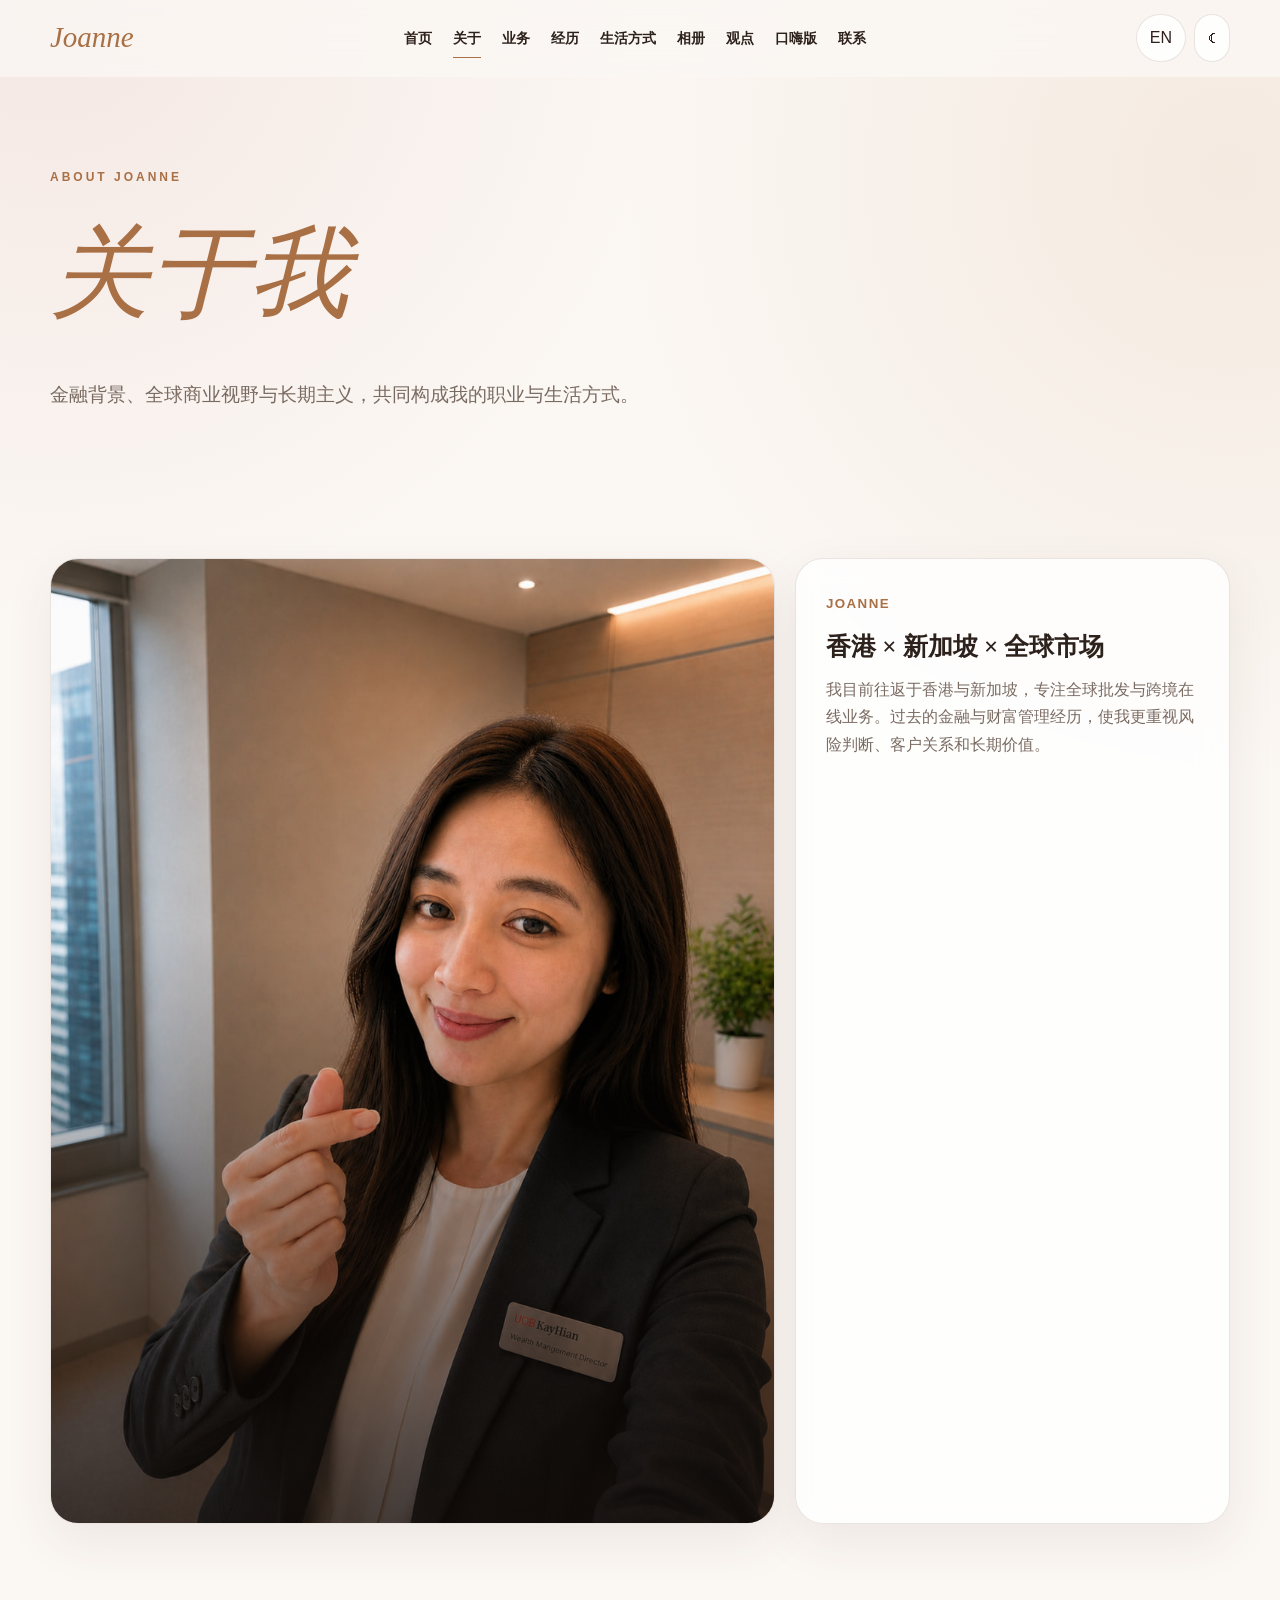
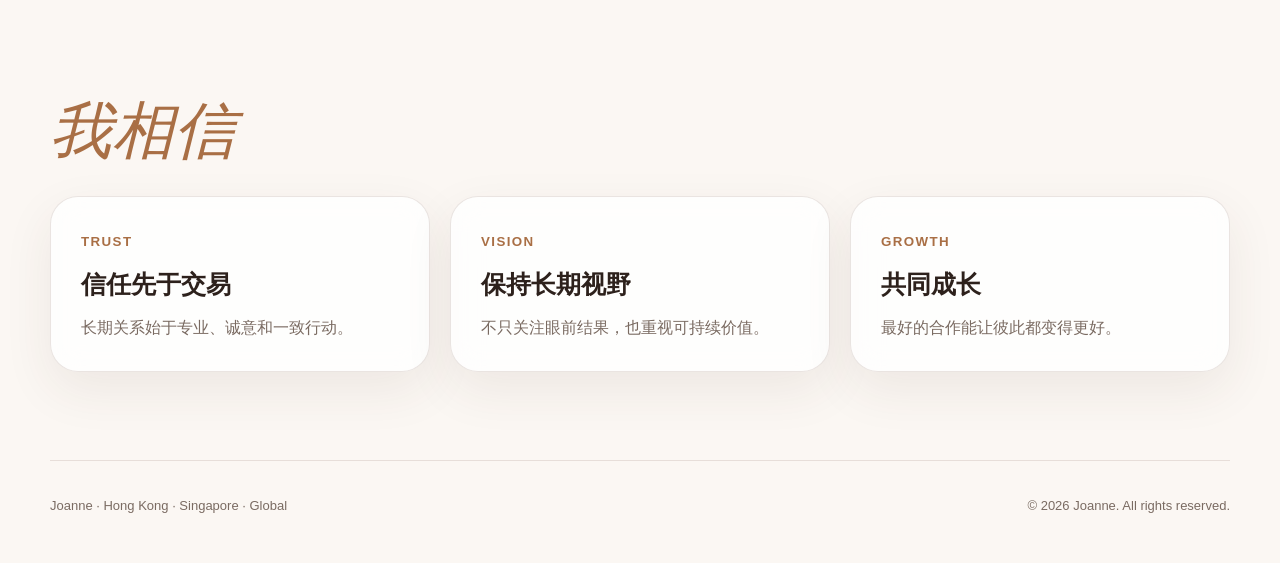
==== about/index.html @ 4eaf1900 "Add files via upload" ====
<!doctype html><html lang="zh-CN" data-theme="light"><head><meta charset="utf-8"><meta name="viewport" content="width=device-width,initial-scale=1">
<meta name="description" content="Joanne personal brand website"><title>Joanne | About</title>
<link rel="stylesheet" href="../assets/css/style.css"></head><body>
<div class="loader"><div class="mark">Joanne</div></div>
<header class="site-header"><div class="shell header-inner">
<a class="logo" href="../">Joanne</a><nav class="nav"><a class="" href="../"><span class="zh">首页</span><span class="en">Home</span></a><a class="active" href="../about/"><span class="zh">关于</span><span class="en">About</span></a><a class="" href="../business/"><span class="zh">业务</span><span class="en">Business</span></a><a class="" href="../journey/"><span class="zh">经历</span><span class="en">Journey</span></a><a class="" href="../lifestyle/"><span class="zh">生活方式</span><span class="en">Lifestyle</span></a><a class="" href="../gallery/"><span class="zh">相册</span><span class="en">Gallery</span></a><a class="" href="../journal/"><span class="zh">观点</span><span class="en">Journal</span></a><a href="../kouhai/"><span class="zh">口嗨版</span><span class="en">Talk vs Action</span></a><a class="" href="../contact/"><span class="zh">联系</span><span class="en">Contact</span></a></nav>
<div class="tools"><button class="tool" data-lang-toggle>EN</button><button class="tool" data-theme-toggle>☾</button></div>
</div></header>
<main><div class="shell">
<section class="page-hero reveal"><div class="eyebrow">About Joanne</div><h1 class="zh">关于我</h1><h1 class="en">About Me</h1><p class="zh">金融背景、全球商业视野与长期主义，共同构成我的职业与生活方式。</p><p class="en">A finance background, global business perspective and long-term thinking shape both my work and lifestyle.</p></section>
<section class="reveal"><div class="editorial"><div class="panel editorial-main"><img src="../assets/images/profile-original.jpg"></div><div class="panel card"><small>Joanne</small><h3 class="zh">香港 × 新加坡 × 全球市场</h3><h3 class="en">Hong Kong × Singapore × Global Markets</h3><p class="zh">我目前往返于香港与新加坡，专注全球批发与跨境在线业务。过去的金融与财富管理经历，使我更重视风险判断、客户关系和长期价值。</p><p class="en">I am currently based between Hong Kong and Singapore, focusing on global wholesale and cross-border online business. My experience in finance and wealth management shaped the way I approach risk, relationships and long-term value.</p></div></div></section>
<section class="reveal"><div class="section-head"><h2 class="zh">我相信</h2><h2 class="en">What I Believe</h2></div><div class="grid3"><div class="panel card"><small>Trust</small><h3 class="zh">信任先于交易</h3><h3 class="en">Trust Before Transactions</h3><p class="zh">长期关系始于专业、诚意和一致行动。</p><p class="en">Long-term relationships begin with professionalism, sincerity and consistency.</p></div><div class="panel card"><small>Vision</small><h3 class="zh">保持长期视野</h3><h3 class="en">Think Long Term</h3><p class="zh">不只关注眼前结果，也重视可持续价值。</p><p class="en">Looking beyond immediate results toward sustainable value.</p></div><div class="panel card"><small>Growth</small><h3 class="zh">共同成长</h3><h3 class="en">Grow Together</h3><p class="zh">最好的合作能让彼此都变得更好。</p><p class="en">The best partnerships help both sides become stronger.</p></div></div></section>
</div></main>
<footer class="shell"><div>Joanne · Hong Kong · Singapore · Global</div><div>© 2026 Joanne. All rights reserved.</div></footer>
<div class="modal"><button>×</button><img alt="Preview"></div>
<script src="../assets/js/site.js"></script></body></html>
---- assets/css/style.css ----
:root{
  --bg:#fbf7f3;--surface:#ffffffcc;--surface2:#f2ebe5;--text:#2d211c;--muted:#7a6b62;
  --line:rgba(91,60,43,.13);--accent:#a96f45;--accent2:#d2a57e;--rose:#d8a29c;
  --shadow:0 24px 70px rgba(72,47,33,.14);--radius:28px
}
html[data-theme="dark"]{
  --bg:#1c1715;--surface:#2a231fee;--surface2:#302723;--text:#f7eee8;--muted:#cbb9ad;
  --line:rgba(255,255,255,.12);--accent:#d4a27a;--accent2:#b77b55;--rose:#c98f88;
  --shadow:0 25px 70px rgba(0,0,0,.42)
}
*{box-sizing:border-box}html{scroll-behavior:smooth}body{
  margin:0;background:
  radial-gradient(circle at 4% 0%,rgba(216,162,156,.18),transparent 25%),
  radial-gradient(circle at 96% 8%,rgba(210,165,126,.16),transparent 26%),var(--bg);
  color:var(--text);font-family:Inter,-apple-system,BlinkMacSystemFont,"Segoe UI","PingFang SC","Microsoft YaHei",sans-serif;
  line-height:1.72;transition:.3s
}
body.lang-en .zh{display:none!important}body:not(.lang-en) .en{display:none!important}
a{text-decoration:none;color:inherit}img{max-width:100%;display:block}button{font:inherit}
.shell{width:min(1180px,calc(100% - 34px));margin:auto}
.loader{position:fixed;inset:0;z-index:999;background:var(--bg);display:grid;place-items:center;transition:.65s}
.loader.hide{opacity:0;visibility:hidden}.loader .mark{font-family:Georgia,serif;font-size:clamp(52px,8vw,96px);font-style:italic;color:var(--accent)}
.site-header{position:sticky;top:0;z-index:100;background:color-mix(in srgb,var(--bg) 82%,transparent);backdrop-filter:blur(18px);border-bottom:1px solid transparent}
.site-header.scrolled{border-color:var(--line)}
.header-inner{height:76px;display:flex;align-items:center;justify-content:space-between;gap:22px}
.logo{font-family:Georgia,serif;font-size:29px;color:var(--accent);font-style:italic}
.nav{display:flex;gap:21px;font-size:14px;font-weight:650}.nav a{position:relative}.nav a:after{content:"";position:absolute;left:0;right:100%;bottom:-8px;height:1px;background:var(--accent);transition:.25s}.nav a:hover:after,.nav a.active:after{right:0}
.tools{display:flex;gap:8px}.tool{border:1px solid var(--line);background:var(--surface);color:var(--text);padding:9px 13px;border-radius:999px;cursor:pointer}
.mobile-menu{display:none}
.hero{min-height:calc(100vh - 76px);display:grid;grid-template-columns:1fr 1fr;gap:50px;align-items:center;padding:52px 0 74px}
.eyebrow{text-transform:uppercase;letter-spacing:3px;font-size:12px;font-weight:800;color:var(--accent)}
h1,h2,h3{font-family:Georgia,serif}.hero h1{font-size:clamp(74px,10vw,132px);font-weight:500;font-style:italic;line-height:.9;color:var(--accent);margin:14px 0}
.kicker{font-family:Georgia,serif;font-size:25px;font-style:italic;color:var(--accent2)}
.lead{font-size:19px;color:var(--muted);max-width:650px}
.actions{display:flex;gap:12px;flex-wrap:wrap;margin-top:27px}
.btn{display:inline-flex;align-items:center;justify-content:center;padding:13px 22px;border:1px solid var(--line);border-radius:999px;font-weight:750;transition:.25s}.btn:hover{transform:translateY(-3px);box-shadow:0 14px 30px rgba(56,35,24,.14)}
.btn.primary{background:linear-gradient(135deg,var(--accent2),var(--accent));color:white;border-color:transparent}
.hero-media{position:relative}.hero-photo{min-height:650px;border-radius:42px;overflow:hidden;box-shadow:var(--shadow);position:relative;background:#d8c0b2}.hero-photo img{position:absolute;inset:0;width:100%;height:100%;object-fit:cover}.hero-photo:after{content:"";position:absolute;inset:45% 0 0;background:linear-gradient(transparent,rgba(24,15,11,.6))}
.caption{position:absolute;z-index:2;left:26px;right:26px;bottom:23px;color:#fff}.caption b{font-family:Georgia,serif;font-size:28px;font-weight:500}.caption span{display:block;font-size:12px;letter-spacing:1.5px;text-transform:uppercase;opacity:.86}
.orb{position:absolute;border-radius:50%;z-index:-1}.orb.a{width:180px;height:180px;background:rgba(216,162,156,.28);right:-50px;top:-30px}.orb.b{width:120px;height:120px;background:rgba(210,165,126,.28);left:-38px;bottom:80px}
.stats{display:grid;grid-template-columns:repeat(4,1fr);gap:1px;background:var(--line);border:1px solid var(--line);border-radius:26px;overflow:hidden;box-shadow:var(--shadow);margin-top:-40px;position:relative;z-index:3}
.stat{padding:25px 16px;background:var(--surface);text-align:center}.stat b{display:block;font-family:Georgia,serif;font-size:20px}.stat span{font-size:13px;color:var(--muted)}
section{padding:88px 0}.section-head{display:flex;justify-content:space-between;align-items:end;gap:30px;margin-bottom:34px}.section-head h2{font-size:clamp(39px,5vw,62px);font-weight:500;font-style:italic;color:var(--accent);margin:0;line-height:1}.section-head p{max-width:560px;color:var(--muted);margin:0}
.panel{background:var(--surface);border:1px solid var(--line);border-radius:var(--radius);box-shadow:0 18px 50px rgba(72,47,33,.08);backdrop-filter:blur(15px)}
.grid3{display:grid;grid-template-columns:repeat(3,1fr);gap:20px}.card{padding:30px;transition:.3s}.card:hover{transform:translateY(-7px);box-shadow:var(--shadow)}.card small{color:var(--accent);text-transform:uppercase;letter-spacing:1.4px;font-weight:800}.card h3{font-size:25px;margin:8px 0}.card p{color:var(--muted);margin:0}
.editorial{display:grid;grid-template-columns:1.25fr .75fr;gap:20px}.editorial-main{min-height:560px;overflow:hidden;position:relative}.editorial-main img,.tile img{width:100%;height:100%;object-fit:cover}.editorial-side{display:grid;gap:20px}.tile{position:relative;min-height:270px;overflow:hidden}.tile:after,.editorial-main:after{content:"";position:absolute;inset:38% 0 0;background:linear-gradient(transparent,rgba(18,12,9,.74))}.tile-label{position:absolute;z-index:2;left:22px;bottom:18px;color:white}.tile-label b{font-family:Georgia,serif;font-size:25px}.tile-label span{display:block;font-size:12px;opacity:.85}
.full-bleed{position:relative;min-height:520px;border-radius:36px;overflow:hidden;box-shadow:var(--shadow)}.full-bleed img{position:absolute;width:100%;height:100%;object-fit:cover;filter:brightness(.72)}.full-copy{position:absolute;inset:0;display:grid;place-items:center;text-align:center;color:#fff;padding:30px}.full-copy h2{font-size:clamp(42px,6vw,72px);font-weight:500;font-style:italic;margin:0}.full-copy p{max-width:680px}
.mosaic{display:grid;grid-template-columns:repeat(12,1fr);grid-auto-rows:95px;gap:14px}.mosaic figure{margin:0;border-radius:24px;overflow:hidden;position:relative;cursor:pointer;box-shadow:0 14px 34px rgba(52,30,20,.12)}.mosaic img{width:100%;height:100%;object-fit:cover;transition:.5s}.mosaic figure:hover img{transform:scale(1.05)}.mosaic .wide{grid-column:span 7;grid-row:span 4}.mosaic .tall{grid-column:span 5;grid-row:span 5}.mosaic .small{grid-column:span 4;grid-row:span 3}.mosaic .medium{grid-column:span 8;grid-row:span 3}.mosaic figcaption{position:absolute;left:18px;right:18px;bottom:15px;color:white;z-index:2;font-weight:700}.mosaic figure:after{content:"";position:absolute;inset:45% 0 0;background:linear-gradient(transparent,rgba(16,10,8,.75))}
.timeline{display:grid;gap:18px}.timeline-item{display:grid;grid-template-columns:180px 1fr;gap:26px;padding:28px}.timeline-item .year{font-family:Georgia,serif;font-size:30px;color:var(--accent)}.timeline-item h3{font-size:25px;margin:0 0 6px}.timeline-item p{color:var(--muted);margin:0}
.tags{display:flex;flex-wrap:wrap;gap:10px}.tag{padding:10px 15px;border:1px solid var(--line);border-radius:999px;background:var(--surface);color:var(--muted)}
.journal-grid{display:grid;grid-template-columns:repeat(3,1fr);gap:20px}.post{overflow:hidden}.post img{width:100%;height:230px;object-fit:cover}.post-copy{padding:25px}.post h3{font-size:25px;margin:0 0 8px}.post p{color:var(--muted)}.post a{color:var(--accent);font-weight:750}
.contact{padding:66px 36px;text-align:center;background:linear-gradient(135deg,rgba(169,111,69,.94),rgba(91,55,37,.97));color:white;border-radius:36px;box-shadow:var(--shadow)}.contact h2{font-size:clamp(43px,6vw,72px);font-style:italic;font-weight:500;margin:0}.contact p{max-width:680px;margin:12px auto 25px;opacity:.86}.contact .btn{color:white;border-color:rgba(255,255,255,.35)}.contact .btn.primary{background:white;color:#5f3e2d}
footer{display:flex;justify-content:space-between;gap:20px;border-top:1px solid var(--line);padding:34px 0 45px;color:var(--muted);font-size:13px}
.reveal{opacity:0;transform:translateY(28px);transition:.8s}.reveal.visible{opacity:1;transform:none}
.modal{position:fixed;inset:0;background:rgba(10,7,5,.86);display:none;align-items:center;justify-content:center;z-index:200;padding:25px}.modal.open{display:flex}.modal img{max-height:88vh;max-width:92vw;border-radius:22px}.modal button{position:absolute;top:20px;right:22px;width:44px;height:44px;border:0;border-radius:50%;font-size:24px}
.page-hero{padding:90px 0 40px}.page-hero h1{font-size:clamp(58px,8vw,100px);font-weight:500;font-style:italic;color:var(--accent);margin:0}.page-hero p{max-width:720px;color:var(--muted);font-size:19px}
@media(max-width:900px){.nav{display:none}.mobile-menu{display:block}.hero,.editorial{grid-template-columns:1fr}.hero-photo{min-height:540px}.stats{grid-template-columns:repeat(2,1fr);margin-top:20px}.grid3,.journal-grid{grid-template-columns:1fr}.mosaic{grid-template-columns:repeat(2,1fr);grid-auto-rows:180px}.mosaic .wide,.mosaic .tall,.mosaic .small,.mosaic .medium{grid-column:span 1;grid-row:span 1}.timeline-item{grid-template-columns:1fr}.section-head{display:block}.section-head p{margin-top:15px}}
@media(max-width:520px){.stats{grid-template-columns:1fr}.hero h1{font-size:76px}.hero-photo{min-height:470px}.mosaic{grid-template-columns:1fr}.contact{padding:48px 22px}footer{display:block;text-align:center}}


/* 口嗨版 */
.kouhai-summary{display:grid;grid-template-columns:repeat(4,1fr);gap:16px;margin-bottom:28px}
.kouhai-metric{padding:25px;text-align:center}
.kouhai-metric strong{display:block;font-family:Georgia,serif;font-size:34px;color:var(--accent)}
.kouhai-metric span{font-size:13px;color:var(--muted)}
.kouhai-toolbar{display:flex;justify-content:space-between;align-items:center;gap:16px;margin-bottom:24px;flex-wrap:wrap}
.kouhai-search{min-width:260px;flex:1;border:1px solid var(--line);background:var(--surface);color:var(--text);padding:13px 16px;border-radius:999px;outline:none}
.kouhai-filters{display:flex;gap:8px;flex-wrap:wrap}
.kouhai-filter{border:1px solid var(--line);background:var(--surface);color:var(--muted);padding:10px 14px;border-radius:999px;cursor:pointer}
.kouhai-filter.active{background:var(--accent);color:#fff;border-color:var(--accent)}
.people-grid{display:grid;grid-template-columns:repeat(5,1fr);gap:18px}
.person-card{padding:24px 20px;transition:.3s}
.person-card:hover{transform:translateY(-6px);box-shadow:var(--shadow)}
.person-avatar{width:76px;height:76px;border-radius:50%;margin:0 auto 14px;display:grid;place-items:center;
background:linear-gradient(135deg,rgba(216,162,156,.4),rgba(210,165,126,.45));font-family:Georgia,serif;font-size:28px;color:var(--accent)}
.person-card h3{text-align:center;margin:0 0 5px;font-size:24px}
.person-line{text-align:center;color:var(--muted);font-size:13px;min-height:44px}
.status-pill{display:block;width:max-content;margin:13px auto 18px;padding:6px 11px;border-radius:999px;font-size:12px;font-weight:800}
.status-watch{background:#fff2cf;color:#8b6200}.status-low{background:#ffe0dc;color:#a6433b}.status-start{background:#e9e3ff;color:#5b45a5}
.progress{height:8px;background:var(--surface2);border-radius:999px;overflow:hidden;margin:12px 0 16px}
.progress span{display:block;height:100%;background:linear-gradient(90deg,var(--accent2),var(--accent));border-radius:inherit}
.person-data{display:grid;gap:9px;font-size:13px}
.person-data div{display:flex;justify-content:space-between;gap:12px;border-top:1px solid var(--line);padding-top:9px}
.person-data span:first-child{color:var(--muted)}
.kouhai-quote{margin-top:30px;padding:38px;text-align:center}
.kouhai-quote blockquote{font-family:Georgia,serif;font-style:italic;font-size:30px;color:var(--accent);margin:0}
.kouhai-note{margin-top:22px;color:var(--muted);font-size:13px;text-align:center}
@media(max-width:1100px){.people-grid{grid-template-columns:repeat(3,1fr)}}
@media(max-width:760px){.kouhai-summary{grid-template-columns:repeat(2,1fr)}.people-grid{grid-template-columns:1fr}.kouhai-search{min-width:100%}}
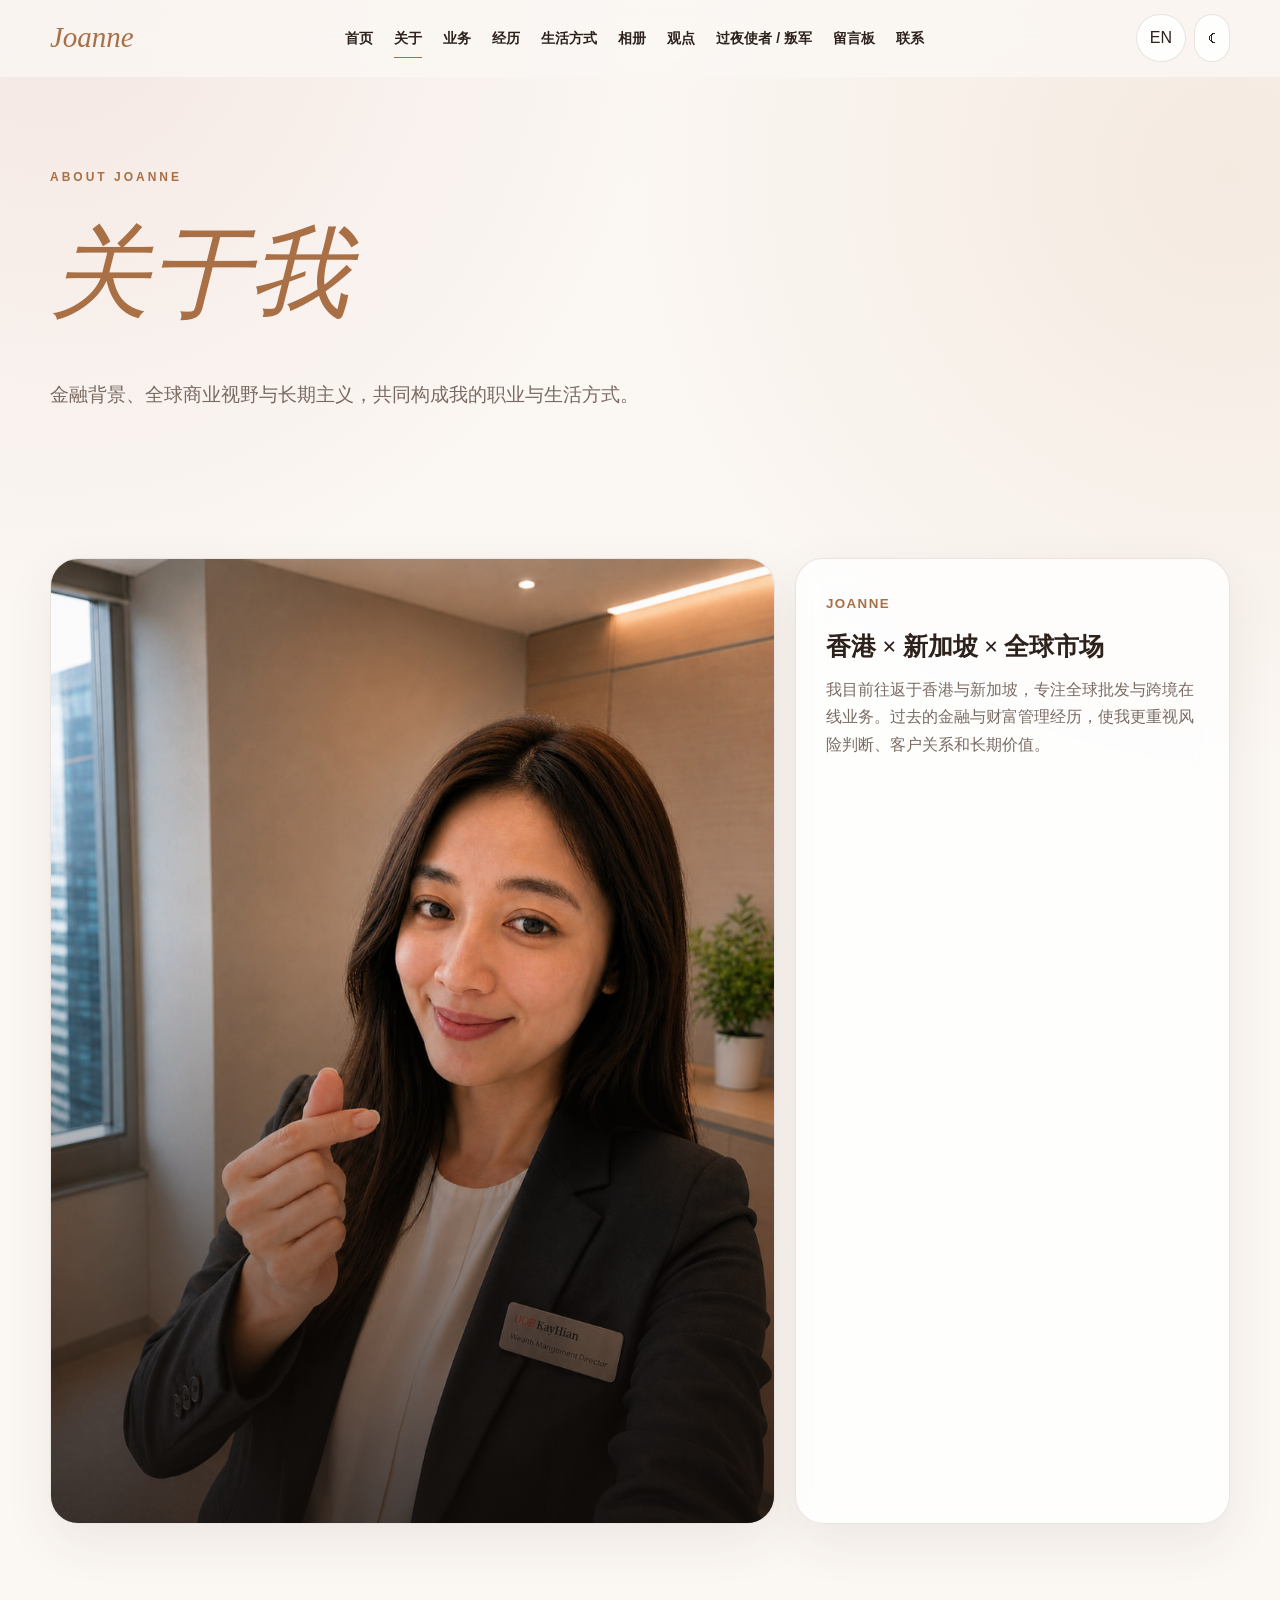
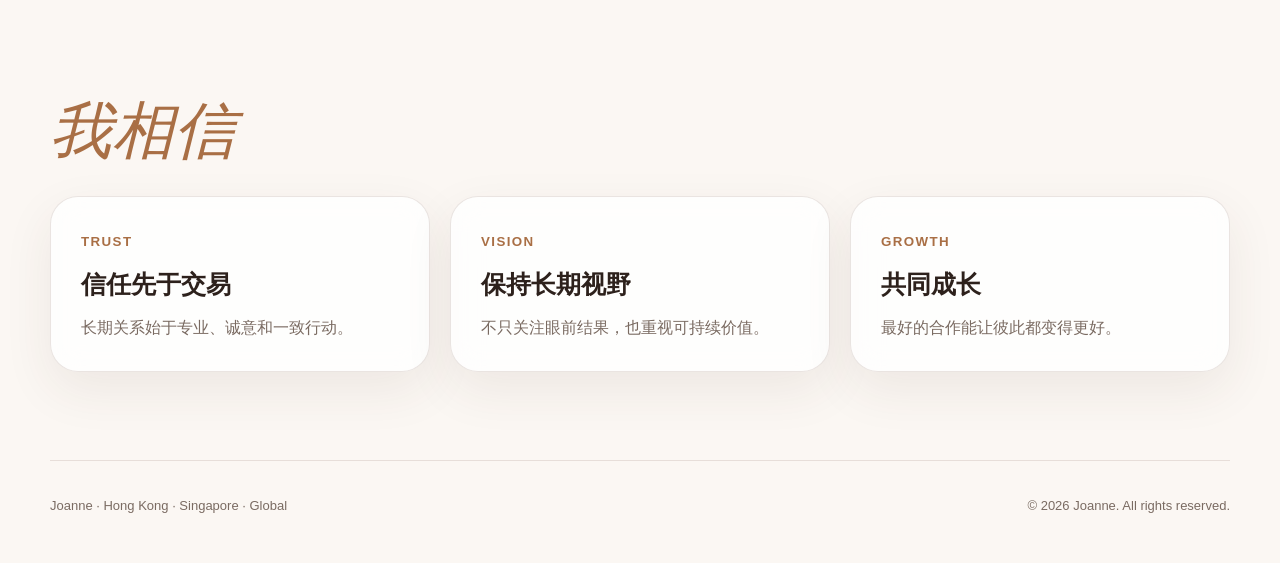
==== commit 3bcaefcc: "Add files via upload" ====
--- a/about/index.html
+++ b/about/index.html
@@ -3,7 +3,7 @@
 <link rel="stylesheet" href="../assets/css/style.css"></head><body>
 <div class="loader"><div class="mark">Joanne</div></div>
 <header class="site-header"><div class="shell header-inner">
-<a class="logo" href="../">Joanne</a><nav class="nav"><a class="" href="../"><span class="zh">首页</span><span class="en">Home</span></a><a class="active" href="../about/"><span class="zh">关于</span><span class="en">About</span></a><a class="" href="../business/"><span class="zh">业务</span><span class="en">Business</span></a><a class="" href="../journey/"><span class="zh">经历</span><span class="en">Journey</span></a><a class="" href="../lifestyle/"><span class="zh">生活方式</span><span class="en">Lifestyle</span></a><a class="" href="../gallery/"><span class="zh">相册</span><span class="en">Gallery</span></a><a class="" href="../journal/"><span class="zh">观点</span><span class="en">Journal</span></a><a href="../kouhai/"><span class="zh">口嗨版</span><span class="en">Talk vs Action</span></a><a class="" href="../contact/"><span class="zh">联系</span><span class="en">Contact</span></a></nav>
+<a class="logo" href="../">Joanne</a><nav class="nav"><a class="" href="../"><span class="zh">首页</span><span class="en">Home</span></a><a class="active" href="../about/"><span class="zh">关于</span><span class="en">About</span></a><a class="" href="../business/"><span class="zh">业务</span><span class="en">Business</span></a><a class="" href="../journey/"><span class="zh">经历</span><span class="en">Journey</span></a><a class="" href="../lifestyle/"><span class="zh">生活方式</span><span class="en">Lifestyle</span></a><a class="" href="../gallery/"><span class="zh">相册</span><span class="en">Gallery</span></a><a class="" href="../journal/"><span class="zh">观点</span><span class="en">Journal</span></a><a href="../overnight/"><span class="zh">过夜使者 / 叛军</span><span class="en">Overnight Rebels</span></a><a href="../guestbook/"><span class="zh">留言板</span><span class="en">Guestbook</span></a><a class="" href="../contact/"><span class="zh">联系</span><span class="en">Contact</span></a></nav>
 <div class="tools"><button class="tool" data-lang-toggle>EN</button><button class="tool" data-theme-toggle>☾</button></div>
 </div></header>
 <main><div class="shell">
--- a/assets/css/style.css
+++ b/assets/css/style.css
@@ -88,3 +88,59 @@
 .kouhai-note{margin-top:22px;color:var(--muted);font-size:13px;text-align:center}
 @media(max-width:1100px){.people-grid{grid-template-columns:repeat(3,1fr)}}
 @media(max-width:760px){.kouhai-summary{grid-template-columns:repeat(2,1fr)}.people-grid{grid-template-columns:1fr}.kouhai-search{min-width:100%}}
+
+.ov-summary{display:grid;grid-template-columns:repeat(4,1fr);gap:16px;margin:28px 0}
+.ov-metric{padding:25px;text-align:center}.ov-metric strong{display:block;font-family:Georgia,serif;font-size:38px;color:var(--accent)}
+.ov-metric span{font-size:13px;color:var(--muted)}
+.ov-layout{display:grid;grid-template-columns:1.2fr .8fr;gap:20px}
+.ov-box{padding:25px}.ov-box h3{font-size:27px;margin:0 0 18px}
+.rank-row{display:grid;grid-template-columns:42px 1fr 70px;gap:12px;align-items:center;padding:12px 0;border-top:1px solid var(--line)}
+.rank-row:first-of-type{border-top:0}.rank-num{width:32px;height:32px;border-radius:50%;display:grid;place-items:center;background:var(--surface2);color:var(--accent);font-weight:800}
+.rank-name small{display:block;color:var(--muted)}.rank-value{text-align:right;font-family:Georgia,serif;font-size:24px;color:var(--accent)}
+.bar-row{display:grid;grid-template-columns:70px 1fr 35px;gap:10px;align-items:center;margin:14px 0}
+.bar-track{height:12px;background:var(--surface2);border-radius:999px;overflow:hidden}.bar-fill{height:100%;background:linear-gradient(90deg,var(--accent2),var(--accent))}
+.ov-toolbar{display:flex;justify-content:space-between;gap:12px;align-items:center;flex-wrap:wrap;margin:28px 0 20px}
+.ov-tabs{display:flex;gap:8px;flex-wrap:wrap}.ov-tab{border:1px solid var(--line);background:var(--surface);color:var(--muted);padding:10px 15px;border-radius:999px;cursor:pointer}.ov-tab.active{background:var(--accent);color:#fff;border-color:var(--accent)}
+.ov-search{min-width:260px;flex:1;max-width:390px;border:1px solid var(--line);background:var(--surface);color:var(--text);padding:12px 16px;border-radius:999px}
+.ov-cards{display:grid;grid-template-columns:repeat(4,1fr);gap:16px}.ov-person{padding:22px}.ov-person-top{display:flex;justify-content:space-between;gap:12px}.ov-person h3{font-size:24px;margin:0}.ov-person small{color:var(--muted)}.ov-total{font-family:Georgia,serif;font-size:34px;color:var(--accent)}
+.ov-progress{height:8px;background:var(--surface2);border-radius:999px;overflow:hidden;margin:16px 0}.ov-progress span{display:block;height:100%;background:linear-gradient(90deg,var(--accent2),var(--accent))}
+.ov-meta{display:flex;justify-content:space-between;color:var(--muted);font-size:12px}
+.ov-table-wrap{padding:24px;margin-top:22px}.ov-table-scroll{overflow:auto;border:1px solid var(--line);border-radius:18px}.ov-table{border-collapse:collapse;width:100%;min-width:980px;font-size:13px}
+.ov-table th,.ov-table td{padding:10px;border-right:1px solid var(--line);border-bottom:1px solid var(--line);text-align:center}.ov-table th{background:var(--surface2)}.ov-table td:first-child,.ov-table th:first-child{position:sticky;left:0;background:var(--surface-solid);font-weight:800}
+.ov-table .hit{background:color-mix(in srgb,var(--accent2) 25%,transparent);color:var(--accent);font-weight:800}.ov-table .multi{background:color-mix(in srgb,var(--rose) 34%,transparent);font-weight:800}.ov-table .leave{background:var(--surface2);color:var(--muted);font-style:italic}
+.ov-source-grid{display:grid;grid-template-columns:repeat(3,1fr);gap:18px}.ov-source{padding:12px;overflow:hidden}.ov-source img{width:100%;border-radius:16px}
+.ov-note{font-size:13px;color:var(--muted)}
+@media(max-width:980px){.ov-layout{grid-template-columns:1fr}.ov-cards{grid-template-columns:repeat(2,1fr)}.ov-source-grid{grid-template-columns:1fr}}
+@media(max-width:680px){.ov-summary{grid-template-columns:repeat(2,1fr)}.ov-cards{grid-template-columns:1fr}.ov-search{max-width:none;width:100%}}
+
+
+/* Guestbook */
+.gb-layout{display:grid;grid-template-columns:.82fr 1.18fr;gap:22px;align-items:start}
+.gb-compose{padding:30px;position:sticky;top:98px}
+.gb-compose h3,.gb-stream h3{font-size:29px;margin:0 0 10px}
+.gb-compose p{color:var(--muted);margin:0 0 22px}
+.gb-field{margin-bottom:16px}
+.gb-field label{display:block;font-size:13px;font-weight:800;margin-bottom:7px}
+.gb-input,.gb-textarea{width:100%;border:1px solid var(--line);background:var(--surface-solid);color:var(--text);border-radius:17px;padding:13px 15px;outline:none}
+.gb-input:focus,.gb-textarea:focus{border-color:var(--accent);box-shadow:0 0 0 3px color-mix(in srgb,var(--accent) 13%,transparent)}
+.gb-textarea{min-height:145px;resize:vertical}
+.gb-counter{text-align:right;font-size:12px;color:var(--muted);margin-top:5px}
+.gb-submit{width:100%;border:0;cursor:pointer}
+.gb-status{min-height:25px;margin-top:13px;font-size:13px;color:var(--muted)}
+.gb-status.error{color:#b34a42}.gb-status.success{color:#48734d}
+.gb-stream{padding:28px}
+.gb-stream-head{display:flex;justify-content:space-between;align-items:center;gap:15px;margin-bottom:18px}
+.gb-live{display:inline-flex;align-items:center;gap:7px;color:var(--muted);font-size:12px}
+.gb-live:before{content:"";width:8px;height:8px;border-radius:50%;background:#55a76a;box-shadow:0 0 0 5px rgba(85,167,106,.12)}
+.gb-list{display:grid;gap:14px}
+.gb-message{padding:20px;border:1px solid var(--line);border-radius:20px;background:var(--surface-solid);animation:gbIn .4s ease}
+@keyframes gbIn{from{opacity:0;transform:translateY(10px)}}
+.gb-message-head{display:flex;justify-content:space-between;gap:14px;align-items:start;margin-bottom:9px}
+.gb-author{display:flex;align-items:center;gap:11px}
+.gb-avatar{width:39px;height:39px;border-radius:50%;display:grid;place-items:center;background:linear-gradient(135deg,var(--rose),var(--accent2));color:white;font-family:Georgia,serif;font-size:18px}
+.gb-author b{display:block}.gb-author small,.gb-time{color:var(--muted);font-size:12px}
+.gb-message p{margin:0;white-space:pre-wrap;word-break:break-word}
+.gb-empty{text-align:center;padding:55px 20px;color:var(--muted)}
+.gb-offline{padding:16px 18px;border-radius:16px;background:#fff3cf;color:#795b00;margin-bottom:16px;font-size:13px}
+.gb-rules{margin-top:20px;padding-top:18px;border-top:1px solid var(--line);font-size:12px;color:var(--muted)}
+@media(max-width:860px){.gb-layout{grid-template-columns:1fr}.gb-compose{position:static}}
